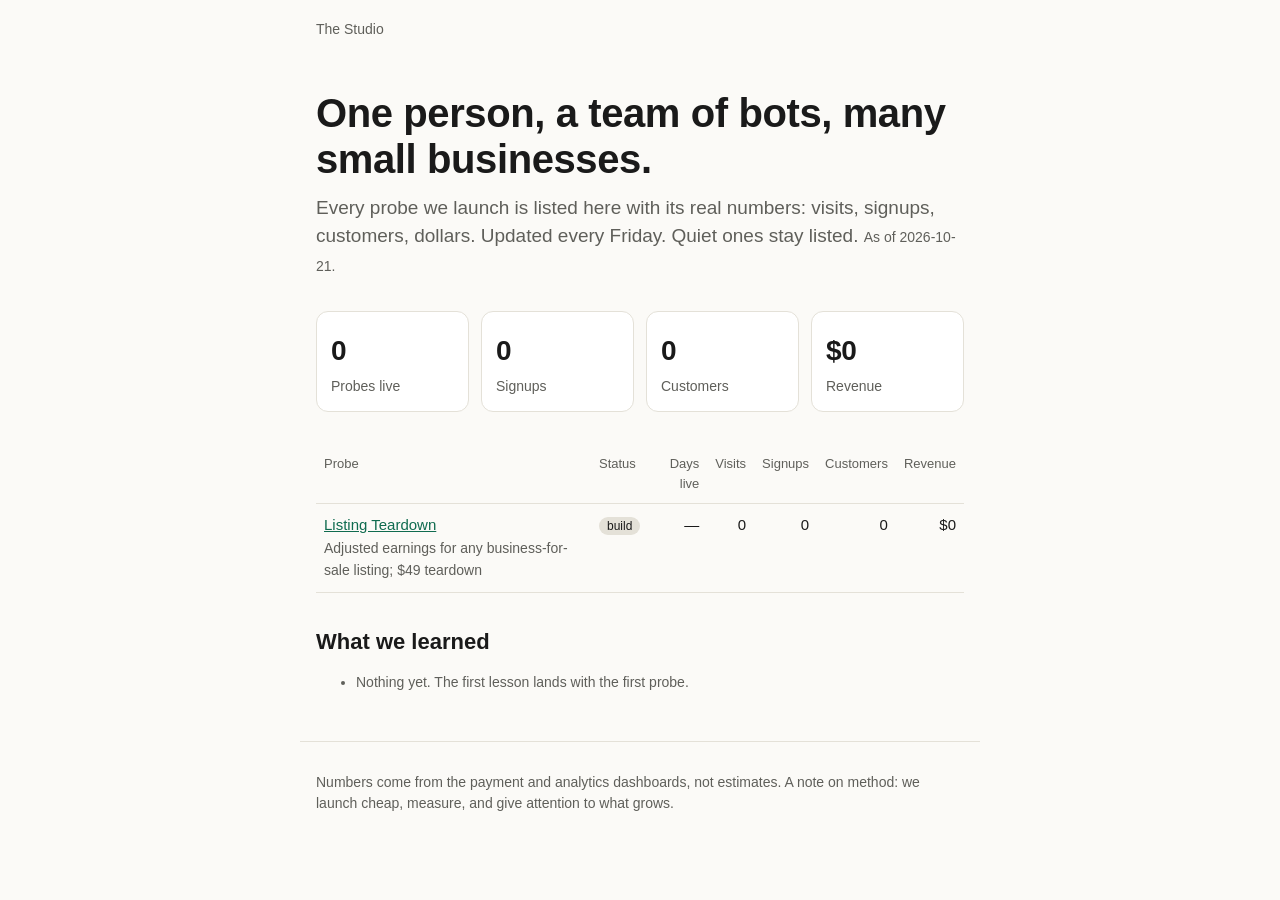
==== index.html @ 20b0f38d "First publish: dashboard v1 and probe 1 (listing-teardown) Co-Authored-By: Claude Opus 5.5 <noreply@" ====
<!doctype html>
<html lang="en">
<head>
<meta charset="utf-8">
<meta name="viewport" content="width=device-width, initial-scale=1">
<title>The Studio, in numbers</title>
<meta name="description" content="A portfolio of small businesses run by one person and a team of bots. Every probe, every number, updated weekly.">
<link rel="stylesheet" href="shared/probe.css">
<style>
  table { width: 100%; border-collapse: collapse; font-variant-numeric: tabular-nums; font-size: 15px; }
  th, td { text-align: left; padding: 10px 8px; border-bottom: 1px solid var(--line); vertical-align: top; }
  th { color: var(--muted); font-weight: 500; font-size: 13px; }
  td.n { text-align: right; } th.n { text-align: right; }
  .status { font-size: 12px; padding: 2px 8px; border-radius: 999px; background: var(--line); }
  .status.live { background: color-mix(in srgb, var(--good) 18%, transparent); color: var(--good); }
  .status.venture { background: color-mix(in srgb, var(--accent) 25%, transparent); }
  .tiles { display: grid; grid-template-columns: repeat(auto-fit, minmax(140px, 1fr)); gap: 12px; margin: 20px 0; }
  .tile { background: var(--card); border: 1px solid var(--line); border-radius: 12px; padding: 14px; }
  .tile .big { font-size: 28px; }
  .tile .small { margin: 0; }
</style>
</head>
<body>
<header class="wrap"><a class="studio" href="./">The Studio</a></header>
<main class="wrap">
  <section class="hero">
    <h1>One person, a team of bots, many small businesses.</h1>
    <p class="lede">Every probe we launch is listed here with its real numbers: visits, signups, customers, dollars. Updated every Friday. Quiet ones stay listed. <span id="asof" class="small"></span></p>
  </section>
  <section class="tiles" id="tiles"></section>
  <section>
    <table id="table">
      <thead><tr><th>Probe</th><th>Status</th><th class="n">Days live</th><th class="n">Visits</th><th class="n">Signups</th><th class="n">Customers</th><th class="n">Revenue</th></tr></thead>
      <tbody></tbody>
    </table>
    <p class="small" id="empty" hidden>Nothing live yet. First probes ship this week.</p>
  </section>
  <section id="learned"><h2>What we learned</h2><ul id="learned-list" class="small"></ul></section>
</main>
<footer class="wrap small"><p>Numbers come from the payment and analytics dashboards, not estimates. A note on method: we launch cheap, measure, and give attention to what grows.</p></footer>
<script>
fetch("dashboard.json", { cache: "no-store" }).then(function (r) { return r.json(); }).then(function (d) {
  document.getElementById("asof").textContent = d.asOf ? "As of " + d.asOf + "." : "";
  var probes = d.probes || [];
  var sum = function (k) { return probes.reduce(function (a, p) { return a + (+p[k] || 0); }, 0); };
  var live = probes.filter(function (p) { return p.status === "live" || p.status === "venture"; }).length;
  var tiles = [["Probes live", live], ["Signups", sum("signups")], ["Customers", sum("customers")], ["Revenue", "$" + sum("revenue").toLocaleString("en-US")]];
  document.getElementById("tiles").innerHTML = tiles.map(function (t) { return '<div class="tile"><div class="big">' + t[1] + '</div><p class="small">' + t[0] + '</p></div>'; }).join("");
  var tb = document.querySelector("#table tbody");
  if (!probes.length) { document.getElementById("empty").hidden = false; document.getElementById("table").hidden = true; }
  var today = new Date();
  tb.innerHTML = probes.map(function (p) {
    var days = p.launched ? Math.max(0, Math.round((today - new Date(p.launched)) / 864e5)) : "—";
    var name = p.url ? '<a href="' + p.url + '">' + p.name + '</a>' : p.name;
    return "<tr><td>" + name + '<br><span class="small">' + (p.offer || "") + "</span></td><td><span class=\"status " + p.status + '">' + p.status + "</span></td><td class=\"n\">" + days + '</td><td class="n">' + (p.visits ?? "—") + '</td><td class="n">' + (p.signups ?? "—") + '</td><td class="n">' + (p.customers ?? "—") + '</td><td class="n">$' + (+p.revenue || 0).toLocaleString("en-US") + "</td></tr>";
  }).join("");
  document.getElementById("learned-list").innerHTML = (d.learned || []).map(function (l) { return "<li>" + l + "</li>"; }).join("") || "<li>Nothing yet. The first lesson lands with the first probe.</li>";
}).catch(function () { document.getElementById("empty").hidden = false; });
</script>
</body>
</html>
---- shared/probe.css ----
/* Shared probe styles. One accent, system fonts, light and dark, phone-first. Don't decorate before you measure. */
:root {
  --bg: #fbfaf7; --fg: #1a1a1a; --muted: #5f5f5a; --line: #e4e1d8; --card: #ffffff;
  --accent: #0f6b4f; --accent-fg: #ffffff; --warn: #a15a00; --bad: #a3261f; --good: #0f6b4f;
}
@media (prefers-color-scheme: dark) {
  :root { --bg: #121311; --fg: #ecebe6; --muted: #a3a29b; --line: #2a2c28; --card: #1a1c19; --accent: #39b58f; --accent-fg: #0b1a14; --warn: #e0a24a; --bad: #e46b63; --good: #39b58f; }
}
* { box-sizing: border-box; }
html { -webkit-text-size-adjust: 100%; }
body { margin: 0; background: var(--bg); color: var(--fg); font: 17px/1.5 -apple-system, BlinkMacSystemFont, "Segoe UI", Roboto, Helvetica, Arial, sans-serif; }
.wrap { max-width: 680px; margin: 0 auto; padding: 16px; }
header.wrap { padding-bottom: 0; }
a { color: var(--accent); }
.studio { text-decoration: none; font-size: 14px; color: var(--muted); }
.disclaimer { font-size: 13px; color: var(--muted); margin: 8px 0 0; }
h1 { font-size: clamp(28px, 6vw, 40px); line-height: 1.15; margin: 24px 0 12px; letter-spacing: -0.01em; }
h2 { font-size: 22px; margin: 0 0 12px; }
.lede { font-size: 19px; color: var(--muted); margin: 0 0 8px; }
section { margin: 32px 0; }
.tool, .paid, .capture { background: var(--card); border: 1px solid var(--line); border-radius: 12px; padding: 20px; }
form { display: grid; gap: 14px; }
label { display: grid; gap: 6px; font-size: 15px; color: var(--muted); }
label small { color: var(--muted); font-size: 13px; }
input, select { font: inherit; color: var(--fg); background: var(--bg); border: 1px solid var(--line); border-radius: 8px; padding: 10px 12px; width: 100%; }
input:focus, select:focus { outline: 2px solid var(--accent); outline-offset: 1px; }
.row { display: grid; grid-template-columns: 1fr 1fr; gap: 14px; }
@media (max-width: 480px) { .row { grid-template-columns: 1fr; } }
button, .primary { font: inherit; font-weight: 600; cursor: pointer; }
.primary { display: inline-block; background: var(--accent); color: var(--accent-fg); border: 0; border-radius: 10px; padding: 12px 18px; text-decoration: none; text-align: center; }
.primary[aria-disabled="true"] { opacity: .55; pointer-events: none; }
.secondary { background: transparent; color: var(--accent); border: 1px solid var(--accent); border-radius: 10px; padding: 10px 16px; }
.result { margin-top: 20px; border-top: 1px solid var(--line); padding-top: 16px; }
.big { font-size: 34px; font-weight: 700; letter-spacing: -0.01em; margin: 4px 0; }
.kv { display: grid; grid-template-columns: 1fr auto; gap: 6px 16px; margin: 12px 0; font-variant-numeric: tabular-nums; }
.kv dt { color: var(--muted); } .kv dd { margin: 0; text-align: right; }
.flag { padding: 10px 12px; border-radius: 8px; margin: 8px 0; font-size: 15px; background: color-mix(in srgb, var(--warn) 12%, transparent); border-left: 3px solid var(--warn); }
.flag.bad { background: color-mix(in srgb, var(--bad) 12%, transparent); border-left-color: var(--bad); }
.flag.good { background: color-mix(in srgb, var(--good) 12%, transparent); border-left-color: var(--good); }
.small { font-size: 14px; color: var(--muted); }
footer { border-top: 1px solid var(--line); margin-top: 40px; padding-top: 16px; }
ol.q { padding-left: 20px; } ol.q li { margin: 6px 0; }
.locked { color: var(--muted); font-style: italic; }
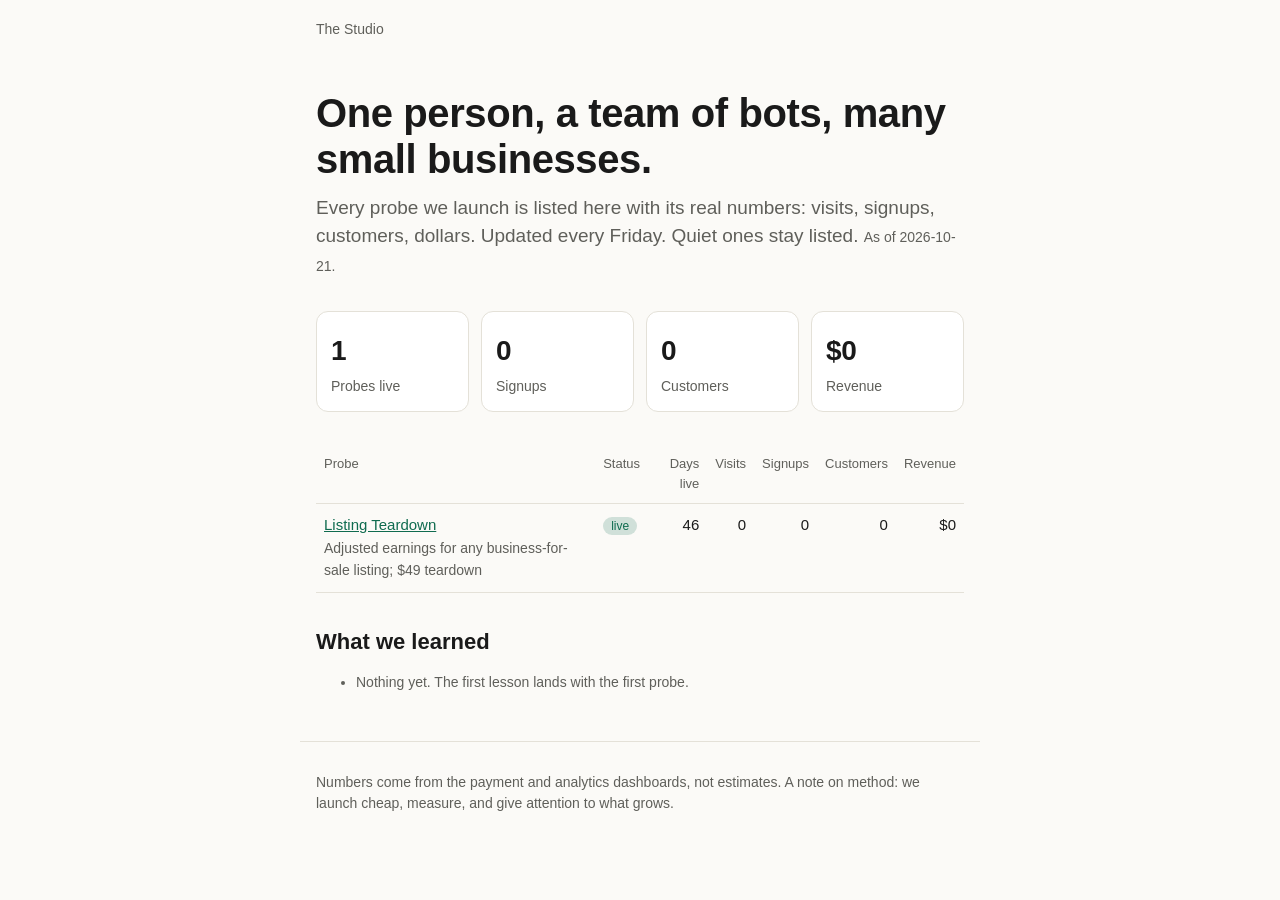
==== commit 5adcf669: "Cloudflare Web Analytics" ====
--- a/index.html
+++ b/index.html
@@ -57,5 +57,6 @@
   document.getElementById("learned-list").innerHTML = (d.learned || []).map(function (l) { return "<li>" + l + "</li>"; }).join("") || "<li>Nothing yet. The first lesson lands with the first probe.</li>";
 }).catch(function () { document.getElementById("empty").hidden = false; });
 </script>
+<!-- Cloudflare Web Analytics --><script defer src='https://static.cloudflareinsights.com/beacon.min.js' data-cf-beacon='{"token": "9410894e9e6a44709dacf789117d0cad"}'></script>
 </body>
 </html>
